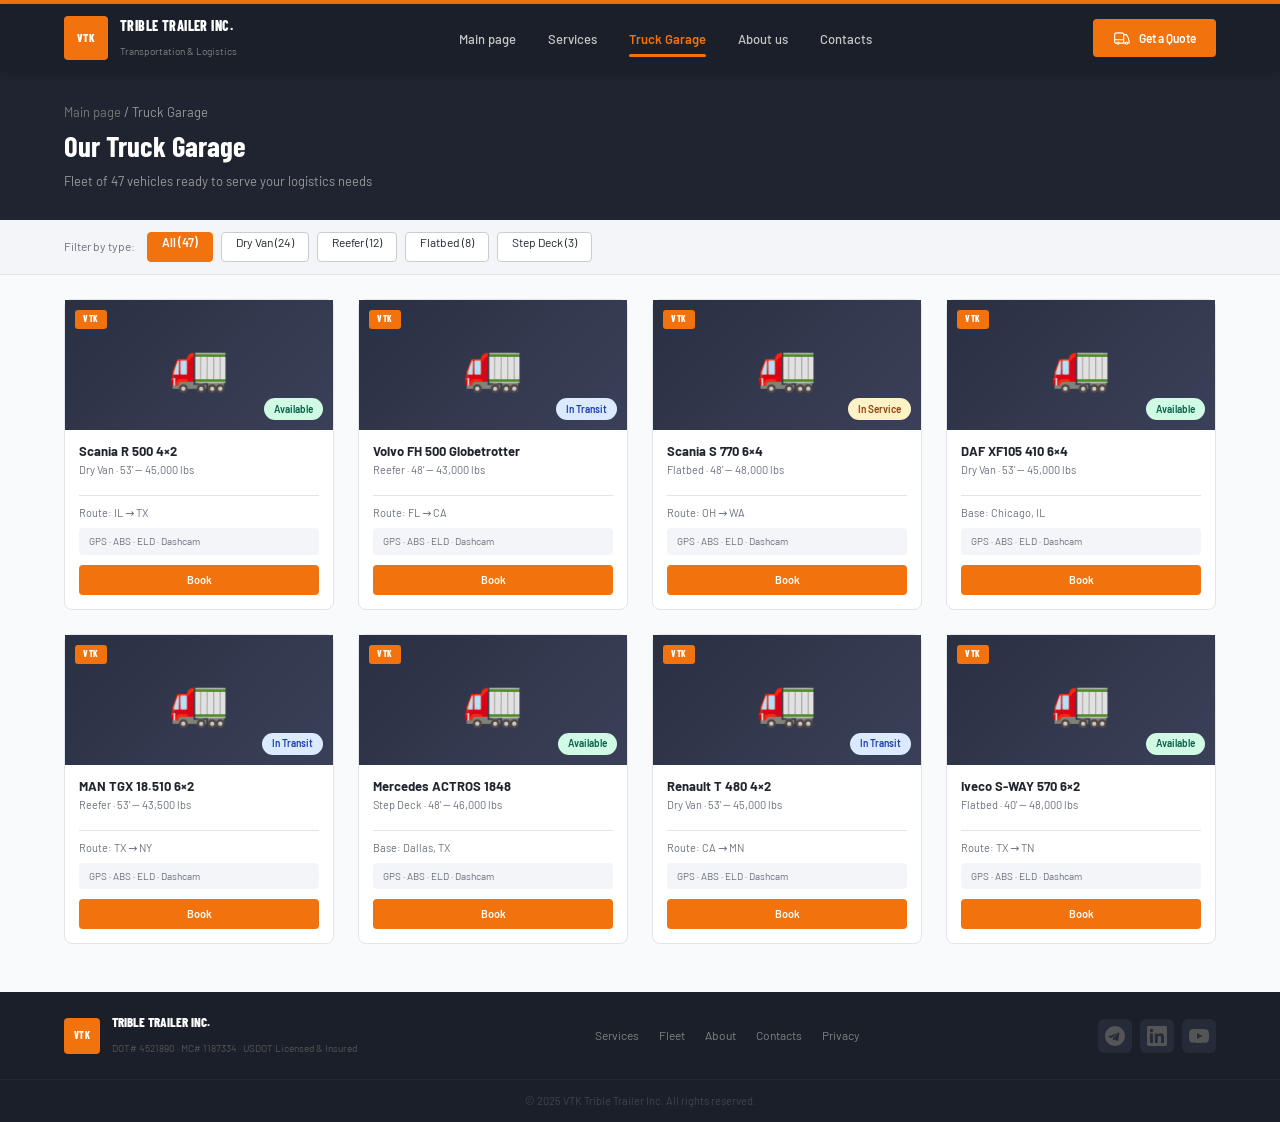
==== garage.html @ e52a6dec "Add files via upload" ====
<!DOCTYPE html>
<html lang="en">
<head>
  <meta charset="UTF-8">
  <meta name="viewport" content="width=device-width, initial-scale=1.0">
  <title>Truck Garage — VTK Trible Trailer Inc.</title>
  <link rel="preconnect" href="https://fonts.googleapis.com">
  <link rel="preconnect" href="https://fonts.gstatic.com" crossorigin>
  <link href="https://fonts.googleapis.com/css2?family=Barlow:wght@400;500;600;700;800&family=Barlow+Condensed:wght@600;700;800&display=swap" rel="stylesheet">
  <link rel="stylesheet" href="assets/css/style.css">
</head>
<body>

<div class="nav-strip"></div>

<header class="header">
  <div class="nav-logo">
    <div class="nav-logo-box">VTK</div>
    <div class="nav-logo-text">
      <strong>TRIBLE TRAILER INC.</strong>
      <span>Transportation &amp; Logistics</span>
    </div>
  </div>
  <nav class="main-nav">
    <ul>
      <li><a href="index.html">Main page</a></li>
      <li><a href="services.html">Services</a></li>
      <li><a href="garage.html" class="active">Truck Garage</a></li>
      <li><a href="about.html">About us</a></li>
      <li><a href="checkout.html">Contacts</a></li>
    </ul>
  </nav>
  <div class="user-actions">
    <a href="checkout.html" class="btn btn-cart">
      <svg xmlns="http://www.w3.org/2000/svg" fill="none" viewBox="0 0 24 24" stroke-width="1.5" stroke="currentColor" width="18" height="18">
        <path stroke-linecap="round" stroke-linejoin="round" d="M8.25 18.75a1.5 1.5 0 0 1-3 0m3 0a1.5 1.5 0 0 0-3 0m3 0h6m-9 0H3.375a1.125 1.125 0 0 1-1.125-1.125V14.25m17.25 4.5a1.5 1.5 0 0 1-3 0m3 0a1.5 1.5 0 0 0-3 0m3 0h1.125c.621 0 1.129-.504 1.09-1.124a17.902 17.902 0 0 0-3.213-9.193 2.056 2.056 0 0 0-1.58-.86H14.25M16.5 18.75h-2.25m0-11.177v-.958c0-.568-.422-1.048-.987-1.106a48.554 48.554 0 0 0-10.026 0 1.106 1.106 0 0 0-.987 1.106v7.635m12-6.677v6.677m0 4.5v-4.5m0 0h-12"/>
      </svg>
      Get a Quote
    </a>
  </div>
  <button class="menu-toggle" aria-label="Open menu">
    <svg xmlns="http://www.w3.org/2000/svg" fill="none" viewBox="0 0 24 24" stroke-width="2" stroke="currentColor" width="24" height="24">
      <path stroke-linecap="round" stroke-linejoin="round" d="M3.75 6.75h16.5M3.75 12h16.5m-16.5 5.25h16.5"/>
    </svg>
  </button>
</header>

<div class="page-header">
  <p class="breadcrumb"><a href="index.html">Main page</a> / Truck Garage</p>
  <h1>Our Truck Garage</h1>
  <p>Fleet of 47 vehicles ready to serve your logistics needs</p>
</div>

<main>
  <!-- Filter bar (CSS only, links to filtered anchors) -->
  <div class="filter-bar">
    <span class="filter-label">Filter by type:</span>
    <a href="#all"      class="filter-btn active">All (47)</a>
    <a href="#dryvan"   class="filter-btn">Dry Van (24)</a>
    <a href="#reefer"   class="filter-btn">Reefer (12)</a>
    <a href="#flatbed"  class="filter-btn">Flatbed (8)</a>
    <a href="#stepdeck" class="filter-btn">Step Deck (3)</a>
  </div>

  <!-- Lab 05: CSS Grid — repeat(auto-fill, minmax) -->
  <div class="trucks-grid" id="all">

    <article class="product-card truck-card">
      <div class="truck-img">
        <span class="vtk-tag">VTK</span>
        🚛
        <span class="status-badge status-free">Available</span>
      </div>
      <div class="truck-info">
        <h3 class="truck-name">Scania R 500 4×2</h3>
        <p class="truck-type">Dry Van · 53' — 45,000 lbs</p>
        <hr>
        <p class="truck-route">Route: IL → TX</p>
        <p class="truck-specs">GPS · ABS · ELD · Dashcam</p>
        <div class="truck-actions">
          <a href="checkout.html" class="btn-book">Book</a>
        </div>
      </div>
    </article>

    <article class="product-card truck-card">
      <div class="truck-img">
        <span class="vtk-tag">VTK</span>
        🚛
        <span class="status-badge status-transit">In Transit</span>
      </div>
      <div class="truck-info">
        <h3 class="truck-name">Volvo FH 500 Globetrotter</h3>
        <p class="truck-type">Reefer · 48' — 43,000 lbs</p>
        <hr>
        <p class="truck-route">Route: FL → CA</p>
        <p class="truck-specs">GPS · ABS · ELD · Dashcam</p>
        <div class="truck-actions">
          <a href="checkout.html" class="btn-book">Book</a>
        </div>
      </div>
    </article>

    <article class="product-card truck-card">
      <div class="truck-img">
        <span class="vtk-tag">VTK</span>
        🚛
        <span class="status-badge status-service">In Service</span>
      </div>
      <div class="truck-info">
        <h3 class="truck-name">Scania S 770 6×4</h3>
        <p class="truck-type">Flatbed · 48' — 48,000 lbs</p>
        <hr>
        <p class="truck-route">Route: OH → WA</p>
        <p class="truck-specs">GPS · ABS · ELD · Dashcam</p>
        <div class="truck-actions">
          <a href="checkout.html" class="btn-book">Book</a>
        </div>
      </div>
    </article>

    <article class="product-card truck-card">
      <div class="truck-img">
        <span class="vtk-tag">VTK</span>
        🚛
        <span class="status-badge status-free">Available</span>
      </div>
      <div class="truck-info">
        <h3 class="truck-name">DAF XF105 410 6×4</h3>
        <p class="truck-type">Dry Van · 53' — 45,000 lbs</p>
        <hr>
        <p class="truck-route">Base: Chicago, IL</p>
        <p class="truck-specs">GPS · ABS · ELD · Dashcam</p>
        <div class="truck-actions">
          <a href="checkout.html" class="btn-book">Book</a>
        </div>
      </div>
    </article>

    <article class="product-card truck-card">
      <div class="truck-img">
        <span class="vtk-tag">VTK</span>
        🚛
        <span class="status-badge status-transit">In Transit</span>
      </div>
      <div class="truck-info">
        <h3 class="truck-name">MAN TGX 18.510 6×2</h3>
        <p class="truck-type">Reefer · 53' — 43,500 lbs</p>
        <hr>
        <p class="truck-route">Route: TX → NY</p>
        <p class="truck-specs">GPS · ABS · ELD · Dashcam</p>
        <div class="truck-actions">
          <a href="checkout.html" class="btn-book">Book</a>
        </div>
      </div>
    </article>

    <article class="product-card truck-card">
      <div class="truck-img">
        <span class="vtk-tag">VTK</span>
        🚛
        <span class="status-badge status-free">Available</span>
      </div>
      <div class="truck-info">
        <h3 class="truck-name">Mercedes ACTROS 1848</h3>
        <p class="truck-type">Step Deck · 48' — 46,000 lbs</p>
        <hr>
        <p class="truck-route">Base: Dallas, TX</p>
        <p class="truck-specs">GPS · ABS · ELD · Dashcam</p>
        <div class="truck-actions">
          <a href="checkout.html" class="btn-book">Book</a>
        </div>
      </div>
    </article>

    <article class="product-card truck-card">
      <div class="truck-img">
        <span class="vtk-tag">VTK</span>
        🚛
        <span class="status-badge status-transit">In Transit</span>
      </div>
      <div class="truck-info">
        <h3 class="truck-name">Renault T 480 4×2</h3>
        <p class="truck-type">Dry Van · 53' — 45,000 lbs</p>
        <hr>
        <p class="truck-route">Route: CA → MN</p>
        <p class="truck-specs">GPS · ABS · ELD · Dashcam</p>
        <div class="truck-actions">
          <a href="checkout.html" class="btn-book">Book</a>
        </div>
      </div>
    </article>

    <article class="product-card truck-card">
      <div class="truck-img">
        <span class="vtk-tag">VTK</span>
        🚛
        <span class="status-badge status-free">Available</span>
      </div>
      <div class="truck-info">
        <h3 class="truck-name">Iveco S-WAY 570 6×2</h3>
        <p class="truck-type">Flatbed · 40' — 48,000 lbs</p>
        <hr>
        <p class="truck-route">Route: TX → TN</p>
        <p class="truck-specs">GPS · ABS · ELD · Dashcam</p>
        <div class="truck-actions">
          <a href="checkout.html" class="btn-book">Book</a>
        </div>
      </div>
    </article>

  </div>
</main>

<footer class="site-footer">
  <div class="footer-inner">
    <div class="footer-brand">
      <div class="nav-logo-box" style="width:36px;height:36px;font-size:10px;">VTK</div>
      <div>
        <strong>TRIBLE TRAILER INC.</strong>
        <span>DOT# 4521890 · MC# 1187334 · USDOT Licensed &amp; Insured</span>
      </div>
    </div>
    <nav class="footer-nav">
      <a href="services.html">Services</a>
      <a href="garage.html">Fleet</a>
      <a href="about.html">About</a>
      <a href="checkout.html">Contacts</a>
      <a href="#">Privacy</a>
    </nav>
    <ul class="social-links">
      <li><a href="#" aria-label="Telegram"><svg viewBox="0 0 24 24" width="20" height="20" fill="currentColor"><path d="M12 0C5.373 0 0 5.373 0 12s5.373 12 12 12 12-5.373 12-12S18.627 0 12 0zm5.562 8.248-1.97 9.289c-.145.658-.537.818-1.084.508l-3-2.21-1.447 1.394c-.16.16-.295.295-.605.295l.213-3.053 5.56-5.023c.242-.213-.054-.333-.373-.12L7.53 14.316l-2.962-.924c-.643-.204-.657-.643.136-.953l11.57-4.461c.537-.194 1.006.131.288.27z"/></svg></a></li>
      <li><a href="#" aria-label="LinkedIn"><svg viewBox="0 0 24 24" width="20" height="20" fill="currentColor"><path d="M20.447 20.452h-3.554v-5.569c0-1.328-.027-3.037-1.852-3.037-1.853 0-2.136 1.445-2.136 2.939v5.667H9.351V9h3.414v1.561h.046c.477-.9 1.637-1.85 3.37-1.85 3.601 0 4.267 2.37 4.267 5.455v6.286zM5.337 7.433a2.062 2.062 0 0 1-2.063-2.065 2.064 2.064 0 1 1 2.063 2.065zm1.782 13.019H3.555V9h3.564v11.452zM22.225 0H1.771C.792 0 0 .774 0 1.729v20.542C0 23.227.792 24 1.771 24h20.451C23.2 24 24 23.227 24 22.271V1.729C24 .774 23.2 0 22.222 0h.003z"/></svg></a></li>
      <li><a href="#" aria-label="YouTube"><svg viewBox="0 0 24 24" width="20" height="20" fill="currentColor"><path d="M23.495 6.205a3.007 3.007 0 0 0-2.088-2.088c-1.87-.501-9.396-.501-9.396-.501s-7.507-.01-9.396.501A3.007 3.007 0 0 0 .527 6.205a31.247 31.247 0 0 0-.522 5.805 31.247 31.247 0 0 0 .522 5.783 3.007 3.007 0 0 0 2.088 2.088c1.868.502 9.396.502 9.396.502s7.506 0 9.396-.502a3.007 3.007 0 0 0 2.088-2.088 31.247 31.247 0 0 0 .5-5.783 31.247 31.247 0 0 0-.5-5.805zM9.609 15.601V8.408l6.264 3.602z"/></svg></a></li>
    </ul>
  </div>
  <div class="footer-copy">© 2025 VTK Trible Trailer Inc. All rights reserved.</div>
</footer>

</body>
</html>
---- assets/css/style.css ----
/* ================================================================
   VTK Trible Trailer Inc. — style.css
   Lab 03: Reset, CSS Variables, Typography, Colors, :hover
   Lab 04: Flexbox — header, nav, product cards (flex-direction:column)
   Lab 05: CSS Grid — page-layout, trucks-grid, media queries
   Lab 06: Forms — fieldset/legend, input states, :valid/:invalid
   Lab 07: SVG icons (inline), hamburger (CSS-only), mobile @media
================================================================ */


/* ---------------------------------------------------------------
   LAB 03 — CSS Reset & box-sizing
--------------------------------------------------------------- */
*, *::before, *::after {
  box-sizing: border-box;   /* Lab 03: border-box на всіх елементах */
  margin: 0;
  padding: 0;
}

html { scroll-behavior: smooth; }

img {
  max-width: 100%;          /* Lab 04: зображення в картці */
  height: auto;
  object-fit: cover;
  display: block;
}


/* ---------------------------------------------------------------
   LAB 03 — CSS Variables (:root)
--------------------------------------------------------------- */
:root {
  --primary-color: #f2730d;      /* фірмовий помаранчевий */
  --primary-dark:  #c25a08;      /* hover стан */
  --dark-bg:       #1a1f29;      /* шапка / футер */
  --dark-bg2:      #1f2430;      /* page-header */
  --dark-bg3:      #212633;      /* hero */
  --text-dark:     #1f242e;      /* основний текст */
  --text-light:    #6b7280;      /* приглушений текст */
  --bg-color:      #f9fafb;      /* фон сторінки */
  --border:        #e2e4e9;      /* бордери */
  --white:         #ffffff;
  --font-main:     'Barlow', system-ui, sans-serif;
  --font-display:  'Barlow Condensed', 'Barlow', sans-serif;
  --nav-h:         68px;
}


/* ---------------------------------------------------------------
   LAB 03 — Глобальна типографіка
--------------------------------------------------------------- */
body {
  font-family: var(--font-main);   /* Lab 03: var() */
  font-size: 15px;
  line-height: 1.65;
  color: var(--text-dark);
  background-color: var(--bg-color);
  overflow-x: hidden;
}

h1, h2, h3, h4 {
  font-family: var(--font-display);
  font-weight: 700;
  line-height: 1.15;
  margin-bottom: 0.5rem;
}
h1 { font-size: 2.2rem; }
h2 { font-size: 1.65rem; }
h3 { font-size: 1.15rem; }
h4 { font-size: 0.95rem; text-transform: uppercase; letter-spacing: 0.06em; color: var(--text-light); }

p { margin-bottom: 0.75rem; }
p:last-child { margin-bottom: 0; }

/* Lab 03: посилання + :hover псевдоклас */
a {
  text-decoration: none;
  color: var(--primary-color);
  transition: color 0.2s;
}
a:hover { color: var(--primary-dark); }

button {
  cursor: pointer;
  border: none;
  outline: none;
  font-family: inherit;
}


/* ---------------------------------------------------------------
   LAB 03 — Кнопка (.btn) — клас + :hover стан
--------------------------------------------------------------- */
.btn {
  display: inline-flex;
  align-items: center;
  gap: 0.4rem;
  height: 42px;
  padding: 0 22px;
  border-radius: 5px;
  font-family: var(--font-main);
  font-size: 13px;
  font-weight: 600;
  cursor: pointer;
  border: 2px solid transparent;
  transition: background 0.2s, border-color 0.2s, color 0.2s, transform 0.15s;
  white-space: nowrap;
  line-height: 1;
}
.btn:hover { transform: translateY(-1px); }
.btn:active { transform: none; }

.btn-primary {
  background: var(--primary-color);
  color: var(--white);
  border-color: var(--primary-color);
}
.btn-primary:hover {
  background: var(--primary-dark);
  border-color: var(--primary-dark);
  color: var(--white);
}

.btn-outline {
  background: transparent;
  color: #c7c7c7;
  border-color: #555;
}
.btn-outline:hover { border-color: #aaa; color: var(--white); }

.btn-sm { height: 34px; padding: 0 16px; font-size: 12px; margin-top: auto; }

/* Lab 07: кнопка кошика з inline SVG */
.btn-cart {
  display: inline-flex;
  align-items: center;
  gap: 0.5rem;               /* Lab 04: gap між SVG та текстом */
  background: var(--primary-color);
  color: var(--white);
  padding: 0 18px;
  height: 38px;
  border-radius: 4px;
  font-size: 12px;
  font-weight: 600;
  transition: background 0.2s;
}
.btn-cart:hover { background: var(--primary-dark); color: var(--white); }

.btn-full {
  width: 100%;
  justify-content: center;
  height: 48px;
  font-size: 14px;
}


/* ---------------------------------------------------------------
   Смуга над навігацією
--------------------------------------------------------------- */
.nav-strip { height: 4px; background: var(--primary-color); }


/* ---------------------------------------------------------------
   LAB 04 — HEADER (Flexbox)
   justify-content: space-between | align-items: center
--------------------------------------------------------------- */
.header {
  display: flex;                        /* Lab 04 */
  justify-content: space-between;       /* Lab 04: лого ліворуч, кошик праворуч */
  align-items: center;                  /* Lab 04: вирівнювання по вертикалі */
  padding: 0 5%;
  height: var(--nav-h);
  background-color: var(--dark-bg);
  box-shadow: 0 2px 8px rgba(0,0,0,0.18);
  position: sticky;
  top: 0;
  z-index: 200;
}

/* Логотип */
.nav-logo {
  display: flex;
  align-items: center;
  gap: 12px;
  flex-shrink: 0;
}
.nav-logo-box {
  width: 44px; height: 44px;
  background: var(--primary-color);
  border-radius: 4px;
  display: flex; align-items: center; justify-content: center;
  font-weight: 800; font-size: 11px;
  color: var(--white);
  font-family: var(--font-display);
  letter-spacing: 0.05em;
  flex-shrink: 0;
}
.nav-logo-text strong {
  display: block; font-size: 14px; font-weight: 800;
  color: var(--white); font-family: var(--font-display); letter-spacing: 0.03em;
}
.nav-logo-text span { font-size: 10px; color: #808080; }

/* Lab 04: навігаційне меню — ul з flex + gap, прибираємо маркери */
.main-nav ul {
  display: flex;              /* Lab 04 */
  align-items: center;
  gap: 2rem;                  /* Lab 04: відступ між пунктами */
  list-style: none;           /* Lab 04: прибрати маркери */
}
.main-nav ul a {
  font-size: 13px; color: #c7c7c7; font-weight: 500;
  position: relative; padding-bottom: 4px;
  transition: color 0.2s;
}
.main-nav ul a:hover { color: var(--white); }
.main-nav ul a.active { color: var(--primary-color); font-weight: 600; }
.main-nav ul a.active::after {
  content: '';
  position: absolute; bottom: -6px; left: 0;
  width: 100%; height: 3px;
  background: var(--primary-color); border-radius: 2px;
}

/* Блок дій користувача (правий край) */
.user-actions { display: flex; align-items: center; gap: 1rem; }

/* ---------------------------------------------------------------
   LAB 07 — Hamburger button (прихований на десктопі)
--------------------------------------------------------------- */
.menu-toggle {
  display: none;             /* Lab 07: прихований за замовчуванням */
  background: none;
  border: none;
  cursor: pointer;
  color: var(--white);
  padding: 4px;
  flex-shrink: 0;
}


/* ---------------------------------------------------------------
   Загальні секції
--------------------------------------------------------------- */
.section { padding: 56px 5%; }
.section-header { margin-bottom: 2.5rem; }
.section-title { font-size: 1.55rem; color: var(--text-dark); }
.section-sub   { font-size: 13px; color: var(--text-light); margin-top: 4px; }

.page-header {
  background: var(--dark-bg2);
  padding: 24px 5% 28px;
}
.page-header h1 { font-size: 1.8rem; color: var(--white); }
.page-header p  { font-size: 13px; color: #999; margin-top: 6px; }
.breadcrumb { font-size: 11px; color: #555; margin-bottom: 6px; }
.breadcrumb a { color: #777; }
.breadcrumb a:hover { color: var(--primary-color); }


/* ---------------------------------------------------------------
   HERO
--------------------------------------------------------------- */
.hero {
  background: var(--dark-bg3);
  padding: 64px 5%;
  display: grid;
  grid-template-columns: 1fr 360px;
  align-items: center;
  gap: 48px;
  min-height: 360px;
  overflow: hidden;
}
.hero-eyebrow {
  font-size: 11px; font-weight: 600; letter-spacing: 0.12em;
  color: var(--primary-color); text-transform: uppercase; margin-bottom: 0.75rem;
}
.hero-text h1 {
  font-family: var(--font-display);
  font-size: clamp(1.8rem, 4vw, 2.9rem);
  font-weight: 800; color: var(--white);
  line-height: 1.05; letter-spacing: -0.01em;
}
.hero-text h1 span { color: var(--primary-color); display: block; }
.hero-sub      { font-size: 14px; color: #b8b8b8; margin: 1.25rem 0 0.4rem; }
.hero-services { font-size: 11px; color: #6a6a6a; letter-spacing: 0.05em; margin-bottom: 2rem; }
.hero-actions  { display: flex; gap: 12px; flex-wrap: wrap; }

.hero-visual  { display: flex; align-items: center; justify-content: flex-end; }
.hero-image-placeholder {
  width: 100%; height: 250px;
  background: #2a3042; border-radius: 6px;
  display: flex; flex-direction: column;
  align-items: center; justify-content: center; gap: 12px;
}
.truck-icon { font-size: 72px; }
.hero-img-label { font-size: 10px; color: #444; letter-spacing: 0.12em; }

/* Stats */
.stats-bar {
  background: #f0f1f4;
  padding: 20px 5%;
  display: grid;
  grid-template-columns: repeat(4, 1fr);
  border-bottom: 1px solid var(--border);
}
.stat {
  padding: 10px 0 10px 32px;
  border-right: 1px solid var(--border);
}
.stat:first-child { padding-left: 0; }
.stat:last-child  { border-right: none; }
.stat-num   { font-size: 28px; font-weight: 800; color: var(--primary-color); font-family: var(--font-display); line-height: 1; }
.stat-label { font-size: 12px; color: var(--text-light); margin-top: 4px; }


/* ---------------------------------------------------------------
   LAB 04 — Products Grid (flex-wrap)
--------------------------------------------------------------- */
.products-grid {
  display: flex;                /* Lab 04 */
  flex-wrap: wrap;              /* Lab 04: перенесення рядків */
  gap: 1.5rem;
  justify-content: center;      /* Lab 04: центрування якщо мало карток */
}

/* Lab 04 — Product Card (flex-direction: column) */
.product-card {
  display: flex;                /* Lab 04 */
  flex-direction: column;       /* Lab 04: елементи у стовпець */
  justify-content: space-between; /* Lab 04: кнопка завжди внизу */
  flex-basis: 300px;            /* Lab 04: базова ширина */
  border: 1px solid var(--border);
  border-radius: 8px;
  padding: 1.25rem;
  background: var(--white);
  transition: transform 0.3s, box-shadow 0.3s;  /* Lab 04: анімація */
}
.product-card:hover {
  transform: translateY(-5px);  /* Lab 04: ефект підняття */
  box-shadow: 0 4px 16px rgba(242,115,13,.12);
  border-color: var(--primary-color);
}

/* Service card всередині products-grid */
.service-card .service-icon { font-size: 2rem; margin-bottom: 0.75rem; }
.service-card .service-info h3 { font-size: 14px; font-weight: 700; margin-bottom: 0.4rem; color: var(--text-dark); font-family: var(--font-main); text-transform: none; letter-spacing: normal; }
.service-card .service-info p  { font-size: 12px; color: var(--text-light); line-height: 1.6; margin-bottom: 1rem; }


/* ---------------------------------------------------------------
   LAB 05 — Page Layout (CSS Grid: sidebar + content)
--------------------------------------------------------------- */
.page-layout {
  display: grid;                              /* Lab 05 */
  grid-template-columns: 250px 1fr;           /* Lab 05: 250px сайдбар + 1fr контент */
  gap: 2rem;
  padding: 2rem 5%;
  align-items: start;
}

/* Lab 05: Sidebar */
.sidebar {
  background: var(--white);
  border: 1px solid var(--border);
  border-radius: 8px;
  padding: 1.25rem;
  position: sticky;
  top: calc(var(--nav-h) + 16px);
}
.sidebar h3 {
  font-size: 11px; font-weight: 700; color: var(--text-light);
  text-transform: uppercase; letter-spacing: 0.1em; margin-bottom: 0.75rem;
  font-family: var(--font-main);
}
.sidebar ul { list-style: none; }
.sidebar ul li { margin-bottom: 2px; }

.sidebar-link {
  display: block;
  padding: 10px 14px;
  font-size: 13px; color: var(--text-dark);
  border-radius: 5px;
  border-left: 3px solid transparent;
  transition: background 0.15s, border-color 0.15s, color 0.15s;
}
.sidebar-link:hover { background: #f4f5f8; color: var(--text-dark); }
.sidebar-link.active {
  background: #f2f5ff;
  border-left-color: var(--primary-color);
  color: var(--primary-color);
  font-weight: 600;
}

/* Services detail cards — стек у колонку */
.products-content { display: flex; flex-direction: column; gap: 2rem; }

.service-detail-card {
  border: 1px solid var(--border);
  border-radius: 8px; overflow: hidden;
  background: var(--white);
}
.service-detail-img {
  width: 100%; height: 160px;
  background: linear-gradient(135deg, #2a3042, #3d4a60);
  display: flex; align-items: center; justify-content: center;
  font-size: 12px; color: #555; letter-spacing: 0.08em;
}
.service-detail-body { padding: 24px; }
.service-detail-body h2 { font-size: 1.35rem; margin-bottom: 4px; }
.svc-tagline { font-size: 13px; color: var(--text-light); margin-bottom: 1rem; }
.service-detail-body hr { border: none; border-top: 1px solid var(--border); margin: 1rem 0; }

.detail-cols {
  display: grid;
  grid-template-columns: 1fr 260px;
  gap: 24px;
}
.detail-desc p  { font-size: 13px; line-height: 1.7; }
.advantages-list { list-style: none; margin-top: 1rem; }
.advantages-list li {
  font-size: 12px; padding: 4px 0 4px 18px; position: relative;
}
.advantages-list li::before {
  content: ''; position: absolute; left: 0; top: 10px;
  width: 6px; height: 6px; background: var(--primary-color); border-radius: 50%;
}
.detail-sidebar-box { background: #f8f9fc; border-radius: 6px; padding: 18px; }
.detail-sidebar-box h4 { font-size: 13px; font-weight: 700; text-transform: none; letter-spacing: normal; font-family: var(--font-display); color: var(--text-dark); margin-bottom: 0.5rem; }
.detail-sidebar-box hr { border: none; border-top: 1px solid var(--border); margin: 0.75rem 0; }
.spec-row { display: flex; justify-content: space-between; gap: 8px; margin-bottom: 10px; }
.spec-label { font-size: 11px; color: var(--text-light); }
.spec-val   { font-size: 12px; font-weight: 600; text-align: right; }


/* ---------------------------------------------------------------
   LAB 05 — Trucks Grid (repeat auto-fill)
--------------------------------------------------------------- */
.trucks-grid {
  display: grid;                                          /* Lab 05 */
  grid-template-columns: repeat(auto-fill, minmax(260px, 1fr)); /* Lab 05 */
  gap: 1.5rem;
  padding: 1.5rem 5% 3rem;
}

/* Truck card = product-card без горизонтального padding */
.truck-card { padding: 0; }

.truck-img {
  width: 100%; height: 130px;
  background: linear-gradient(135deg, #2a3042, #3a4058);
  position: relative;
  display: flex; align-items: center; justify-content: center;
  font-size: 3rem;
}
.vtk-tag {
  position: absolute; top: 10px; left: 10px;
  background: var(--primary-color); color: var(--white);
  font-size: 9px; font-weight: 800; padding: 2px 8px; border-radius: 3px;
  font-family: var(--font-display); letter-spacing: 0.08em;
}
.status-badge {
  position: absolute; bottom: 10px; right: 10px;
  height: 22px; padding: 0 10px; border-radius: 11px;
  font-size: 10px; font-weight: 600; display: flex; align-items: center;
}
.status-free    { background: #d1fae5; color: #065f46; }
.status-transit { background: #dbeafe; color: #1e40af; }
.status-service { background: #fef3c7; color: #92400e; }

.truck-info { padding: 14px; display: flex; flex-direction: column; flex: 1; }
.truck-name { font-size: 13px; font-weight: 700; margin-bottom: 2px; font-family: var(--font-main); }
.truck-type { font-size: 11px; color: var(--text-light); margin-bottom: 8px; }
.truck-info hr { border: none; border-top: 1px solid var(--border); margin: 8px 0; }
.truck-route { font-size: 11px; color: var(--text-light); margin-bottom: 6px; }
.truck-specs { background: #f4f5f8; border-radius: 4px; padding: 5px 10px; font-size: 10px; color: var(--text-light); margin-bottom: 10px; }
.truck-actions { margin-top: auto; }
.btn-book {
  display: block; width: 100%; height: 30px;
  background: var(--primary-color); border: none;
  border-radius: 4px; font-size: 11px; font-weight: 600;
  color: var(--white); cursor: pointer;
  text-align: center; line-height: 30px;
  font-family: var(--font-main);
  transition: background 0.15s;
}
.btn-book:hover { background: var(--primary-dark); color: var(--white); }

/* Filter bar */
.filter-bar {
  background: #f4f5f8;
  padding: 12px 5%;
  display: flex; align-items: center; gap: 8px; flex-wrap: wrap;
  border-bottom: 1px solid var(--border);
}
.filter-label { font-size: 12px; color: var(--text-light); margin-right: 4px; }
.filter-btn {
  height: 30px; padding: 0 14px; border-radius: 4px;
  font-size: 12px; border: 1px solid #ccc;
  background: var(--white); color: var(--text-dark);
  font-family: var(--font-main);
  transition: border-color 0.15s, color 0.15s, background 0.15s;
}
.filter-btn:hover,
.filter-btn.active { border-color: var(--primary-color); color: var(--primary-color); }
.filter-btn.active { background: var(--primary-color); color: var(--white); font-weight: 600; }


/* ---------------------------------------------------------------
   About page
--------------------------------------------------------------- */
.about-grid {
  display: grid;
  grid-template-columns: 1fr 1fr;
  gap: 3rem;
}
.about-text p { font-size: 14px; line-height: 1.8; margin-bottom: 1rem; }
.values-list { list-style: none; display: flex; flex-direction: column; gap: 1rem; }
.values-list li { display: flex; gap: 14px; align-items: flex-start; }
.value-icon { font-size: 1.5rem; flex-shrink: 0; margin-top: 2px; }
.values-list strong { display: block; font-size: 14px; font-weight: 700; margin-bottom: 4px; font-family: var(--font-main); }
.values-list p { font-size: 12px; color: var(--text-light); margin: 0; }


/* ---------------------------------------------------------------
   LAB 06 — Contacts / Checkout layout
--------------------------------------------------------------- */
.contacts-layout {
  display: grid;
  grid-template-columns: 1fr 360px;
  gap: 2rem;
  padding: 2rem 5% 4rem;
  align-items: start;
}

/* Form box */
.form-box {
  background: var(--white);
  border: 1px solid var(--border);
  border-radius: 8px;
  padding: 2rem;
}
.form-box h2  { font-size: 1.4rem; margin-bottom: 4px; }
.form-sub     { font-size: 12px; color: var(--text-light); margin-bottom: 1rem; }
.form-box > hr { border: none; border-top: 1px solid var(--border); margin: 1rem 0; }

/* Lab 06: checkout-form */
.checkout-form { }

/* Lab 06: fieldset + legend */
fieldset {
  border: 1px solid var(--border);
  border-radius: 8px;
  padding: 1.25rem 1.5rem;
  margin-bottom: 1.5rem;
  background: var(--white);
}
legend {
  padding: 0 8px;
  font-size: 13px; font-weight: 700;
  color: var(--text-dark);
  text-transform: uppercase; letter-spacing: 0.06em;
}

/* Lab 06: form-group — flex column */
.form-group {
  display: flex;
  flex-direction: column;        /* Lab 06 */
  margin-bottom: 1rem;
}
.form-group:last-child { margin-bottom: 0; }

.form-group label {
  font-size: 11px; font-weight: 600;
  color: var(--text-dark);
  margin-bottom: 5px;
  text-transform: uppercase; letter-spacing: 0.04em;
}

/* Lab 06: input / select / textarea */
.form-group input,
.form-group select,
.form-group textarea {
  padding: 0 12px;
  height: 38px;
  border: 1.5px solid var(--border);
  border-radius: 5px;
  font-family: var(--font-main);
  font-size: 13px; color: var(--text-dark);
  background: var(--white);
  outline: none;
  transition: border-color 0.2s, box-shadow 0.2s;
}
.form-group textarea { height: auto; padding: 10px 12px; resize: vertical; }

.form-group input:focus,
.form-group select:focus,
.form-group textarea:focus {
  border-color: var(--primary-color);
  box-shadow: 0 0 0 3px rgba(242,115,13,.12);
}
.form-group input::placeholder,
.form-group textarea::placeholder { color: #bbb; }

/* Lab 06: псевдокласи :valid / :invalid */
.form-group input:invalid:not(:placeholder-shown):not(:focus) {
  border-color: #e53e3e;
}
.form-group input:valid:not(:placeholder-shown) {
  border-color: #38a169;
}

/* Lab 06: радіо-кнопки */
.form-radio-group { display: flex; flex-direction: column; gap: 10px; }
.form-radio { display: flex; align-items: center; gap: 10px; cursor: pointer; }
.form-radio input[type="radio"] { accent-color: var(--primary-color); width: 16px; height: 16px; cursor: pointer; }
.form-radio label { font-size: 13px; cursor: pointer; }

/* Lab 06: чекбокс */
.form-check { display: flex; align-items: flex-start; gap: 10px; margin-top: 1rem; font-size: 13px; }
.form-check input[type="checkbox"] { accent-color: var(--primary-color); width: 16px; height: 16px; flex-shrink: 0; margin-top: 3px; cursor: pointer; }
.form-check label { cursor: pointer; line-height: 1.5; }

/* Двоколонкова сітка полів */
.form-grid {
  display: grid;
  grid-template-columns: 1fr 1fr;
  gap: 1rem;
  margin-bottom: 1rem;
}

/* Contacts sidebar */
.contacts-sidebar { display: flex; flex-direction: column; gap: 1.25rem; }

.office-card { background: var(--dark-bg); border-radius: 8px; padding: 1.5rem; }
.office-label { font-size: 10px; font-weight: 700; color: var(--primary-color); margin-bottom: 6px; letter-spacing: 0.1em; }
.office-card h3 { font-size: 1rem; color: var(--white); margin-bottom: 10px; }
.office-addr { font-size: 12px; color: #707070; line-height: 1.8; font-style: normal; }
.office-hours { background: #1f2733; border-radius: 4px; padding: 10px 14px; margin-top: 12px; font-size: 11px; color: #666; line-height: 1.7; }
.office-hours strong { color: var(--primary-color); }

.channels-box h3 { font-size: 1rem; margin-bottom: 10px; }
.channel-row {
  background: var(--bg-color); border-radius: 4px;
  padding: 10px 14px; margin-bottom: 6px;
  display: flex; align-items: center; gap: 12px;
}
.channel-dot { width: 8px; height: 8px; border-radius: 50%; background: var(--primary-color); flex-shrink: 0; }
.channel-label { font-size: 11px; color: var(--text-light); }
.channel-val   { font-size: 12px; font-weight: 700; color: var(--primary-color); }

.social-box h3 { font-size: 1rem; margin-bottom: 10px; }

.map-box h3 { font-size: 1rem; margin-bottom: 10px; }
.map-placeholder {
  width: 100%; height: 90px; background: #d0d8e8; border-radius: 4px;
  display: flex; align-items: center; justify-content: center;
  font-size: 12px; color: var(--text-light);
}
.dot-row { font-size: 10px; color: var(--text-light); margin-top: 8px; line-height: 1.7; }


/* ---------------------------------------------------------------
   LAB 07 — Inline SVG: Social links
   Колір задається через fill: currentColor + color на <a>
--------------------------------------------------------------- */
.social-links {
  list-style: none;
  display: flex;
  gap: 8px;
}
.social-links a {
  display: flex; align-items: center; justify-content: center;
  width: 40px; height: 40px;
  border-radius: 6px;
  background: #f0f1f4;
  color: var(--text-light);            /* Lab 07: SVG колір через currentColor */
  transition: background 0.2s, color 0.2s;
}
.social-links a:hover {
  background: var(--primary-color);   /* Lab 07: :hover змінює fill SVG */
  color: var(--white);
}


/* ---------------------------------------------------------------
   FOOTER (Lab 07: SVG соцмережі)
--------------------------------------------------------------- */
.site-footer { background: var(--dark-bg); }

.footer-inner {
  display: flex;
  justify-content: space-between;
  align-items: center;
  flex-wrap: wrap;
  gap: 16px;
  padding: 20px 5%;
}
.footer-brand { display: flex; align-items: center; gap: 12px; }
.footer-brand strong { display: block; font-size: 13px; color: var(--white); font-family: var(--font-display); font-weight: 800; }
.footer-brand span   { font-size: 10px; color: #555; }

.footer-nav { display: flex; gap: 20px; flex-wrap: wrap; }
.footer-nav a { font-size: 12px; color: #808080; }
.footer-nav a:hover { color: var(--primary-color); }

.footer-inner .social-links a {
  width: 34px; height: 34px;
  background: #252b38; color: #555;
}
.footer-inner .social-links a:hover { background: var(--primary-color); color: var(--white); }

.footer-copy {
  text-align: center; font-size: 11px; color: #404550;
  padding: 12px 5%;
  border-top: 1px solid #242935;
}


/* ---------------------------------------------------------------
   LAB 05 + LAB 07 — Media Queries (адаптивний дизайн)
--------------------------------------------------------------- */

/* Планшет ≤ 1024px */
@media screen and (max-width: 1024px) {

  /* Lab 07: показати бургер, сховати десктопне меню */
  .main-nav   { display: none; }
  .menu-toggle { display: block; }      /* Lab 07 */

  .hero { grid-template-columns: 1fr; padding: 40px 5%; }
  .hero-visual { display: none; }
  .hero-text h1 { font-size: 2rem; }

  .stats-bar { grid-template-columns: repeat(2, 1fr); }
  .stat { padding-left: 16px; }
  .stat:nth-child(-n+2) { border-bottom: 1px solid var(--border); }
  .stat:nth-child(2) { border-right: none; }
  .stat:last-child   { border-right: none; }

  /* Lab 05: сайдбар у рядок */
  .page-layout { grid-template-columns: 1fr; }
  .sidebar { position: static; display: flex; flex-wrap: wrap; gap: 6px; }
  .sidebar h3 { width: 100%; margin-bottom: 0; }
  .sidebar ul { display: flex; flex-wrap: wrap; gap: 6px; }
  .sidebar-link { border-left: none; border-bottom: 3px solid transparent; padding: 8px 14px; }
  .sidebar-link.active { border-left: none; border-bottom-color: var(--primary-color); }

  .detail-cols { grid-template-columns: 1fr; }
  .about-grid  { grid-template-columns: 1fr; }
  .contacts-layout { grid-template-columns: 1fr; }
}

/* Мобільний ≤ 768px — Lab 05 основний брейкпоінт */
@media screen and (max-width: 768px) {

  /* Lab 07 */
  h2 { font-size: 1.4rem; }

  .header { padding: 0 16px; }

  .hero { padding: 32px 16px; }
  .hero-text h1 { font-size: 1.75rem; }
  .hero-actions .btn { height: 40px; padding: 0 18px; }

  .stats-bar { padding: 12px 16px; }
  .stat-num { font-size: 22px; }

  .section { padding: 36px 16px; }

  /* Lab 05: один стовпець на мобільному */
  .page-layout { grid-template-columns: 1fr; padding: 1rem 16px; }

  .trucks-grid { padding: 12px 16px 2rem; }
  .filter-bar  { padding: 10px 16px; }

  .form-grid { grid-template-columns: 1fr; }
  .form-box  { padding: 1.25rem; }
  .contacts-layout { padding: 1rem 16px 2rem; }

  .page-header { padding: 16px 16px 20px; }
  .page-header h1 { font-size: 1.4rem; }

  .footer-inner { flex-direction: column; align-items: flex-start; gap: 12px; padding: 16px; }
  .footer-copy  { padding: 12px 16px; }
}

/* Маленький мобільний ≤ 480px */
@media screen and (max-width: 480px) {
  .hero-text h1 { font-size: 1.5rem; }
  .stats-bar { grid-template-columns: 1fr 1fr; }
  .products-grid { flex-direction: column; }
  .product-card  { flex-basis: auto; }
  .nav-logo-text span { display: none; }
  .footer-nav { gap: 10px; }
}
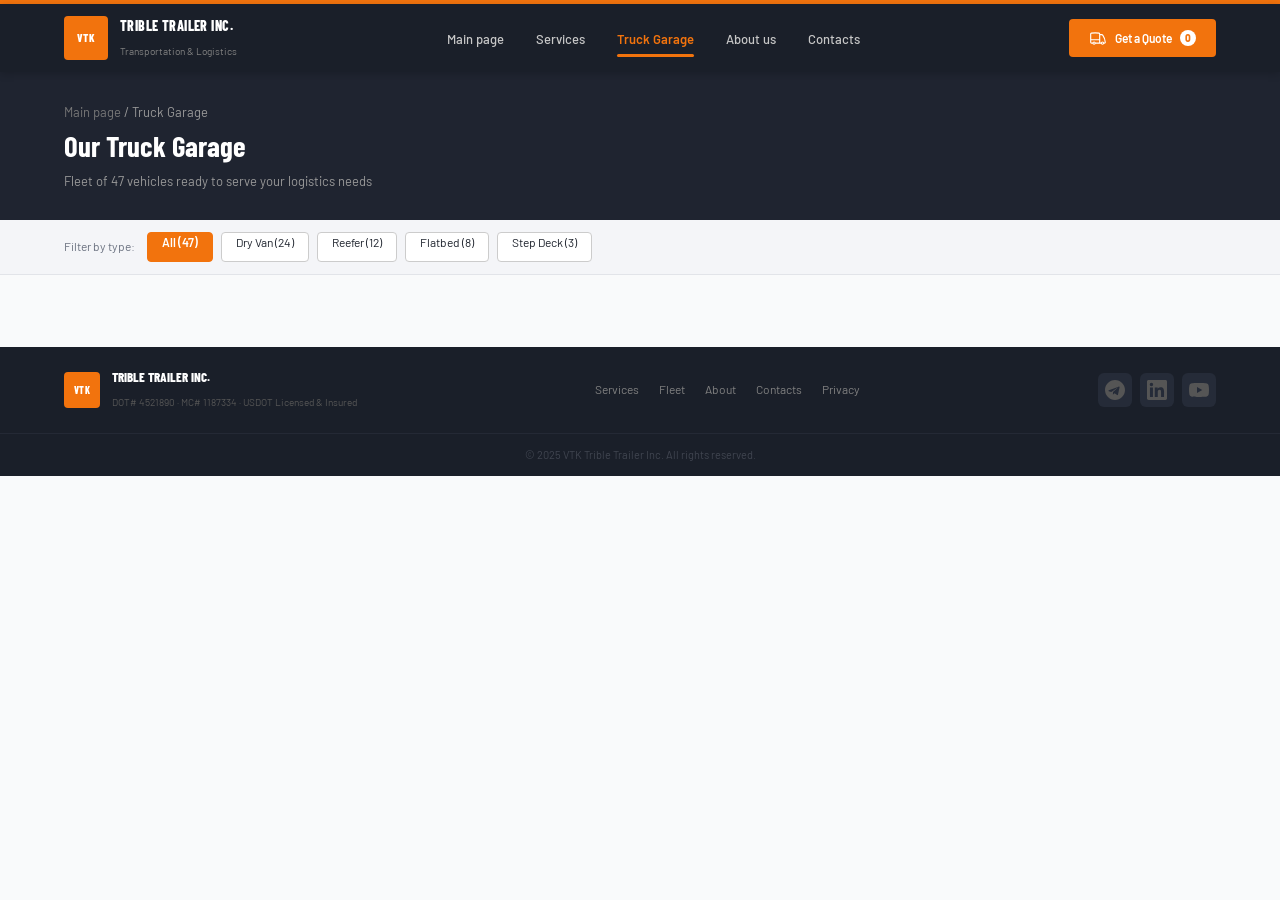
==== commit b38bb92f: "Refactor truck cards to render from trucks array Updated the truck cards section to render dynamical" ====
--- a/garage.html
+++ b/garage.html
@@ -36,6 +36,7 @@
         <path stroke-linecap="round" stroke-linejoin="round" d="M8.25 18.75a1.5 1.5 0 0 1-3 0m3 0a1.5 1.5 0 0 0-3 0m3 0h6m-9 0H3.375a1.125 1.125 0 0 1-1.125-1.125V14.25m17.25 4.5a1.5 1.5 0 0 1-3 0m3 0a1.5 1.5 0 0 0-3 0m3 0h1.125c.621 0 1.129-.504 1.09-1.124a17.902 17.902 0 0 0-3.213-9.193 2.056 2.056 0 0 0-1.58-.86H14.25M16.5 18.75h-2.25m0-11.177v-.958c0-.568-.422-1.048-.987-1.106a48.554 48.554 0 0 0-10.026 0 1.106 1.106 0 0 0-.987 1.106v7.635m12-6.677v6.677m0 4.5v-4.5m0 0h-12"/>
       </svg>
       Get a Quote
+      <span class="cart-counter">0</span>
     </a>
   </div>
   <button class="menu-toggle" aria-label="Open menu">
@@ -63,153 +64,8 @@
   </div>
 
   <!-- Lab 05: CSS Grid — repeat(auto-fill, minmax) -->
-  <div class="trucks-grid" id="all">
-
-    <article class="product-card truck-card">
-      <div class="truck-img">
-        <span class="vtk-tag">VTK</span>
-        🚛
-        <span class="status-badge status-free">Available</span>
-      </div>
-      <div class="truck-info">
-        <h3 class="truck-name">Scania R 500 4×2</h3>
-        <p class="truck-type">Dry Van · 53' — 45,000 lbs</p>
-        <hr>
-        <p class="truck-route">Route: IL → TX</p>
-        <p class="truck-specs">GPS · ABS · ELD · Dashcam</p>
-        <div class="truck-actions">
-          <a href="checkout.html" class="btn-book">Book</a>
-        </div>
-      </div>
-    </article>
-
-    <article class="product-card truck-card">
-      <div class="truck-img">
-        <span class="vtk-tag">VTK</span>
-        🚛
-        <span class="status-badge status-transit">In Transit</span>
-      </div>
-      <div class="truck-info">
-        <h3 class="truck-name">Volvo FH 500 Globetrotter</h3>
-        <p class="truck-type">Reefer · 48' — 43,000 lbs</p>
-        <hr>
-        <p class="truck-route">Route: FL → CA</p>
-        <p class="truck-specs">GPS · ABS · ELD · Dashcam</p>
-        <div class="truck-actions">
-          <a href="checkout.html" class="btn-book">Book</a>
-        </div>
-      </div>
-    </article>
-
-    <article class="product-card truck-card">
-      <div class="truck-img">
-        <span class="vtk-tag">VTK</span>
-        🚛
-        <span class="status-badge status-service">In Service</span>
-      </div>
-      <div class="truck-info">
-        <h3 class="truck-name">Scania S 770 6×4</h3>
-        <p class="truck-type">Flatbed · 48' — 48,000 lbs</p>
-        <hr>
-        <p class="truck-route">Route: OH → WA</p>
-        <p class="truck-specs">GPS · ABS · ELD · Dashcam</p>
-        <div class="truck-actions">
-          <a href="checkout.html" class="btn-book">Book</a>
-        </div>
-      </div>
-    </article>
-
-    <article class="product-card truck-card">
-      <div class="truck-img">
-        <span class="vtk-tag">VTK</span>
-        🚛
-        <span class="status-badge status-free">Available</span>
-      </div>
-      <div class="truck-info">
-        <h3 class="truck-name">DAF XF105 410 6×4</h3>
-        <p class="truck-type">Dry Van · 53' — 45,000 lbs</p>
-        <hr>
-        <p class="truck-route">Base: Chicago, IL</p>
-        <p class="truck-specs">GPS · ABS · ELD · Dashcam</p>
-        <div class="truck-actions">
-          <a href="checkout.html" class="btn-book">Book</a>
-        </div>
-      </div>
-    </article>
-
-    <article class="product-card truck-card">
-      <div class="truck-img">
-        <span class="vtk-tag">VTK</span>
-        🚛
-        <span class="status-badge status-transit">In Transit</span>
-      </div>
-      <div class="truck-info">
-        <h3 class="truck-name">MAN TGX 18.510 6×2</h3>
-        <p class="truck-type">Reefer · 53' — 43,500 lbs</p>
-        <hr>
-        <p class="truck-route">Route: TX → NY</p>
-        <p class="truck-specs">GPS · ABS · ELD · Dashcam</p>
-        <div class="truck-actions">
-          <a href="checkout.html" class="btn-book">Book</a>
-        </div>
-      </div>
-    </article>
-
-    <article class="product-card truck-card">
-      <div class="truck-img">
-        <span class="vtk-tag">VTK</span>
-        🚛
-        <span class="status-badge status-free">Available</span>
-      </div>
-      <div class="truck-info">
-        <h3 class="truck-name">Mercedes ACTROS 1848</h3>
-        <p class="truck-type">Step Deck · 48' — 46,000 lbs</p>
-        <hr>
-        <p class="truck-route">Base: Dallas, TX</p>
-        <p class="truck-specs">GPS · ABS · ELD · Dashcam</p>
-        <div class="truck-actions">
-          <a href="checkout.html" class="btn-book">Book</a>
-        </div>
-      </div>
-    </article>
-
-    <article class="product-card truck-card">
-      <div class="truck-img">
-        <span class="vtk-tag">VTK</span>
-        🚛
-        <span class="status-badge status-transit">In Transit</span>
-      </div>
-      <div class="truck-info">
-        <h3 class="truck-name">Renault T 480 4×2</h3>
-        <p class="truck-type">Dry Van · 53' — 45,000 lbs</p>
-        <hr>
-        <p class="truck-route">Route: CA → MN</p>
-        <p class="truck-specs">GPS · ABS · ELD · Dashcam</p>
-        <div class="truck-actions">
-          <a href="checkout.html" class="btn-book">Book</a>
-        </div>
-      </div>
-    </article>
-
-    <article class="product-card truck-card">
-      <div class="truck-img">
-        <span class="vtk-tag">VTK</span>
-        🚛
-        <span class="status-badge status-free">Available</span>
-      </div>
-      <div class="truck-info">
-        <h3 class="truck-name">Iveco S-WAY 570 6×2</h3>
-        <p class="truck-type">Flatbed · 40' — 48,000 lbs</p>
-        <hr>
-        <p class="truck-route">Route: TX → TN</p>
-        <p class="truck-specs">GPS · ABS · ELD · Dashcam</p>
-        <div class="truck-actions">
-          <a href="checkout.html" class="btn-book">Book</a>
-        </div>
-      </div>
-    </article>
-
-  </div>
+  <!-- Lab 09-10: cards are now rendered from the `trucks` array in assets/js/main.js -->
+  <div class="trucks-grid" id="all"></div>
 </main>
 
 <footer class="site-footer">
@@ -237,5 +93,7 @@
   <div class="footer-copy">© 2025 VTK Trible Trailer Inc. All rights reserved.</div>
 </footer>
 
+<!-- Lab 09-10: dynamic rendering of the fleet + booking cart logic -->
+<script src="assets/js/main.js" type="module"></script>
 </body>
 </html>
--- a/assets/css/style.css
+++ b/assets/css/style.css
@@ -1,18 +1,5 @@
-/* ================================================================
-   VTK Trible Trailer Inc. — style.css
-   Lab 03: Reset, CSS Variables, Typography, Colors, :hover
-   Lab 04: Flexbox — header, nav, product cards (flex-direction:column)
-   Lab 05: CSS Grid — page-layout, trucks-grid, media queries
-   Lab 06: Forms — fieldset/legend, input states, :valid/:invalid
-   Lab 07: SVG icons (inline), hamburger (CSS-only), mobile @media
-================================================================ */
-
-
-/* ---------------------------------------------------------------
-   LAB 03 — CSS Reset & box-sizing
---------------------------------------------------------------- */
 *, *::before, *::after {
-  box-sizing: border-box;   /* Lab 03: border-box на всіх елементах */
+  box-sizing: border-box;
   margin: 0;
   padding: 0;
 }
@@ -20,26 +7,22 @@
 html { scroll-behavior: smooth; }
 
 img {
-  max-width: 100%;          /* Lab 04: зображення в картці */
+  max-width: 100%;
   height: auto;
   object-fit: cover;
   display: block;
 }
 
-
-/* ---------------------------------------------------------------
-   LAB 03 — CSS Variables (:root)
---------------------------------------------------------------- */
 :root {
-  --primary-color: #f2730d;      /* фірмовий помаранчевий */
-  --primary-dark:  #c25a08;      /* hover стан */
-  --dark-bg:       #1a1f29;      /* шапка / футер */
-  --dark-bg2:      #1f2430;      /* page-header */
-  --dark-bg3:      #212633;      /* hero */
-  --text-dark:     #1f242e;      /* основний текст */
-  --text-light:    #6b7280;      /* приглушений текст */
-  --bg-color:      #f9fafb;      /* фон сторінки */
-  --border:        #e2e4e9;      /* бордери */
+  --primary-color: #f2730d;      
+  --primary-dark:  #c25a08;      
+  --dark-bg:       #1a1f29;
+  --dark-bg2:      #1f2430;
+  --dark-bg3:      #212633;
+  --text-dark:     #1f242e;
+  --text-light:    #6b7280;
+  --bg-color:      #f9fafb;
+  --border:        #e2e4e9;
   --white:         #ffffff;
   --font-main:     'Barlow', system-ui, sans-serif;
   --font-display:  'Barlow Condensed', 'Barlow', sans-serif;
@@ -47,11 +30,8 @@
 }
 
 
-/* ---------------------------------------------------------------
-   LAB 03 — Глобальна типографіка
---------------------------------------------------------------- */
 body {
-  font-family: var(--font-main);   /* Lab 03: var() */
+  font-family: var(--font-main);
   font-size: 15px;
   line-height: 1.65;
   color: var(--text-dark);
@@ -73,7 +53,6 @@
 p { margin-bottom: 0.75rem; }
 p:last-child { margin-bottom: 0; }
 
-/* Lab 03: посилання + :hover псевдоклас */
 a {
   text-decoration: none;
   color: var(--primary-color);
@@ -89,9 +68,6 @@
 }
 
 
-/* ---------------------------------------------------------------
-   LAB 03 — Кнопка (.btn) — клас + :hover стан
---------------------------------------------------------------- */
 .btn {
   display: inline-flex;
   align-items: center;
@@ -131,11 +107,11 @@
 
 .btn-sm { height: 34px; padding: 0 16px; font-size: 12px; margin-top: auto; }
 
-/* Lab 07: кнопка кошика з inline SVG */
+
 .btn-cart {
   display: inline-flex;
   align-items: center;
-  gap: 0.5rem;               /* Lab 04: gap між SVG та текстом */
+  gap: 0.5rem;
   background: var(--primary-color);
   color: var(--white);
   padding: 0 18px;
@@ -146,6 +122,13 @@
   transition: background 0.2s;
 }
 .btn-cart:hover { background: var(--primary-dark); color: var(--white); }
+.cart-counter {
+  background: var(--white); color: var(--primary-color);
+  font-size: 10px; font-weight: 800;
+  min-width: 16px; height: 16px; border-radius: 8px;
+  display: inline-flex; align-items: center; justify-content: center;
+  padding: 0 4px;
+}
 
 .btn-full {
   width: 100%;
@@ -155,20 +138,14 @@
 }
 
 
-/* ---------------------------------------------------------------
-   Смуга над навігацією
---------------------------------------------------------------- */
 .nav-strip { height: 4px; background: var(--primary-color); }
 
 
-/* ---------------------------------------------------------------
-   LAB 04 — HEADER (Flexbox)
-   justify-content: space-between | align-items: center
---------------------------------------------------------------- */
+
 .header {
-  display: flex;                        /* Lab 04 */
-  justify-content: space-between;       /* Lab 04: лого ліворуч, кошик праворуч */
-  align-items: center;                  /* Lab 04: вирівнювання по вертикалі */
+  display: flex;
+  justify-content: space-between;
+  align-items: center;
   padding: 0 5%;
   height: var(--nav-h);
   background-color: var(--dark-bg);
@@ -178,7 +155,7 @@
   z-index: 200;
 }
 
-/* Логотип */
+
 .nav-logo {
   display: flex;
   align-items: center;
@@ -202,12 +179,12 @@
 }
 .nav-logo-text span { font-size: 10px; color: #808080; }
 
-/* Lab 04: навігаційне меню — ul з flex + gap, прибираємо маркери */
+
 .main-nav ul {
-  display: flex;              /* Lab 04 */
+  display: flex;
   align-items: center;
-  gap: 2rem;                  /* Lab 04: відступ між пунктами */
-  list-style: none;           /* Lab 04: прибрати маркери */
+  gap: 2rem;
+  list-style: none;
 }
 .main-nav ul a {
   font-size: 13px; color: #c7c7c7; font-weight: 500;
@@ -223,14 +200,12 @@
   background: var(--primary-color); border-radius: 2px;
 }
 
-/* Блок дій користувача (правий край) */
+
 .user-actions { display: flex; align-items: center; gap: 1rem; }
 
-/* ---------------------------------------------------------------
-   LAB 07 — Hamburger button (прихований на десктопі)
---------------------------------------------------------------- */
+
 .menu-toggle {
-  display: none;             /* Lab 07: прихований за замовчуванням */
+  display: none;
   background: none;
   border: none;
   cursor: pointer;
@@ -240,9 +215,6 @@
 }
 
 
-/* ---------------------------------------------------------------
-   Загальні секції
---------------------------------------------------------------- */
 .section { padding: 56px 5%; }
 .section-header { margin-bottom: 2.5rem; }
 .section-title { font-size: 1.55rem; color: var(--text-dark); }
@@ -259,9 +231,7 @@
 .breadcrumb a:hover { color: var(--primary-color); }
 
 
-/* ---------------------------------------------------------------
-   HERO
---------------------------------------------------------------- */
+
 .hero {
   background: var(--dark-bg3);
   padding: 64px 5%;
@@ -297,7 +267,6 @@
 .truck-icon { font-size: 72px; }
 .hero-img-label { font-size: 10px; color: #444; letter-spacing: 0.12em; }
 
-/* Stats */
 .stats-bar {
   background: #f0f1f4;
   padding: 20px 5%;
@@ -315,52 +284,47 @@
 .stat-label { font-size: 12px; color: var(--text-light); margin-top: 4px; }
 
 
-/* ---------------------------------------------------------------
-   LAB 04 — Products Grid (flex-wrap)
---------------------------------------------------------------- */
+*/
 .products-grid {
-  display: flex;                /* Lab 04 */
-  flex-wrap: wrap;              /* Lab 04: перенесення рядків */
+  display: flex;
+  flex-wrap: wrap;
   gap: 1.5rem;
-  justify-content: center;      /* Lab 04: центрування якщо мало карток */
-}
-
-/* Lab 04 — Product Card (flex-direction: column) */
+  justify-content: center;
+}
+
+
 .product-card {
-  display: flex;                /* Lab 04 */
-  flex-direction: column;       /* Lab 04: елементи у стовпець */
-  justify-content: space-between; /* Lab 04: кнопка завжди внизу */
-  flex-basis: 300px;            /* Lab 04: базова ширина */
+  display: flex;
+  flex-direction: column;
+  justify-content: space-between; 
+  flex-basis: 300px;
   border: 1px solid var(--border);
   border-radius: 8px;
   padding: 1.25rem;
   background: var(--white);
-  transition: transform 0.3s, box-shadow 0.3s;  /* Lab 04: анімація */
+  transition: transform 0.3s, box-shadow 0.3s;  
 }
 .product-card:hover {
-  transform: translateY(-5px);  /* Lab 04: ефект підняття */
+  transform: translateY(-5px);  
   box-shadow: 0 4px 16px rgba(242,115,13,.12);
   border-color: var(--primary-color);
 }
 
-/* Service card всередині products-grid */
+
 .service-card .service-icon { font-size: 2rem; margin-bottom: 0.75rem; }
 .service-card .service-info h3 { font-size: 14px; font-weight: 700; margin-bottom: 0.4rem; color: var(--text-dark); font-family: var(--font-main); text-transform: none; letter-spacing: normal; }
 .service-card .service-info p  { font-size: 12px; color: var(--text-light); line-height: 1.6; margin-bottom: 1rem; }
 
 
-/* ---------------------------------------------------------------
-   LAB 05 — Page Layout (CSS Grid: sidebar + content)
---------------------------------------------------------------- */
 .page-layout {
-  display: grid;                              /* Lab 05 */
-  grid-template-columns: 250px 1fr;           /* Lab 05: 250px сайдбар + 1fr контент */
+  display: grid;
+  grid-template-columns: 250px 1fr;
   gap: 2rem;
   padding: 2rem 5%;
   align-items: start;
 }
 
-/* Lab 05: Sidebar */
+
 .sidebar {
   background: var(--white);
   border: 1px solid var(--border);
@@ -393,7 +357,7 @@
   font-weight: 600;
 }
 
-/* Services detail cards — стек у колонку */
+
 .products-content { display: flex; flex-direction: column; gap: 2rem; }
 
 .service-detail-card {
@@ -434,17 +398,14 @@
 .spec-val   { font-size: 12px; font-weight: 600; text-align: right; }
 
 
-/* ---------------------------------------------------------------
-   LAB 05 — Trucks Grid (repeat auto-fill)
---------------------------------------------------------------- */
+
 .trucks-grid {
-  display: grid;                                          /* Lab 05 */
-  grid-template-columns: repeat(auto-fill, minmax(260px, 1fr)); /* Lab 05 */
+  display: grid;
+  grid-template-columns: repeat(auto-fill, minmax(260px, 1fr));
   gap: 1.5rem;
   padding: 1.5rem 5% 3rem;
 }
 
-/* Truck card = product-card без горизонтального padding */
 .truck-card { padding: 0; }
 
 .truck-img {
@@ -475,6 +436,7 @@
 .truck-info hr { border: none; border-top: 1px solid var(--border); margin: 8px 0; }
 .truck-route { font-size: 11px; color: var(--text-light); margin-bottom: 6px; }
 .truck-specs { background: #f4f5f8; border-radius: 4px; padding: 5px 10px; font-size: 10px; color: var(--text-light); margin-bottom: 10px; }
+.truck-rate { font-size: 12px; font-weight: 700; color: var(--primary-color); margin-bottom: 10px; }
 .truck-actions { margin-top: auto; }
 .btn-book {
   display: block; width: 100%; height: 30px;
@@ -486,8 +448,9 @@
   transition: background 0.15s;
 }
 .btn-book:hover { background: var(--primary-dark); color: var(--white); }
-
-/* Filter bar */
+.btn-book.in-cart { background: #059669; }
+
+
 .filter-bar {
   background: #f4f5f8;
   padding: 12px 5%;
@@ -507,9 +470,7 @@
 .filter-btn.active { background: var(--primary-color); color: var(--white); font-weight: 600; }
 
 
-/* ---------------------------------------------------------------
-   About page
---------------------------------------------------------------- */
+
 .about-grid {
   display: grid;
   grid-template-columns: 1fr 1fr;
@@ -523,9 +484,6 @@
 .values-list p { font-size: 12px; color: var(--text-light); margin: 0; }
 
 
-/* ---------------------------------------------------------------
-   LAB 06 — Contacts / Checkout layout
---------------------------------------------------------------- */
 .contacts-layout {
   display: grid;
   grid-template-columns: 1fr 360px;
@@ -534,7 +492,7 @@
   align-items: start;
 }
 
-/* Form box */
+
 .form-box {
   background: var(--white);
   border: 1px solid var(--border);
@@ -545,10 +503,10 @@
 .form-sub     { font-size: 12px; color: var(--text-light); margin-bottom: 1rem; }
 .form-box > hr { border: none; border-top: 1px solid var(--border); margin: 1rem 0; }
 
-/* Lab 06: checkout-form */
+
 .checkout-form { }
 
-/* Lab 06: fieldset + legend */
+
 fieldset {
   border: 1px solid var(--border);
   border-radius: 8px;
@@ -563,10 +521,10 @@
   text-transform: uppercase; letter-spacing: 0.06em;
 }
 
-/* Lab 06: form-group — flex column */
+
 .form-group {
   display: flex;
-  flex-direction: column;        /* Lab 06 */
+  flex-direction: column;
   margin-bottom: 1rem;
 }
 .form-group:last-child { margin-bottom: 0; }
@@ -578,7 +536,7 @@
   text-transform: uppercase; letter-spacing: 0.04em;
 }
 
-/* Lab 06: input / select / textarea */
+
 .form-group input,
 .form-group select,
 .form-group textarea {
@@ -603,7 +561,7 @@
 .form-group input::placeholder,
 .form-group textarea::placeholder { color: #bbb; }
 
-/* Lab 06: псевдокласи :valid / :invalid */
+
 .form-group input:invalid:not(:placeholder-shown):not(:focus) {
   border-color: #e53e3e;
 }
@@ -611,18 +569,18 @@
   border-color: #38a169;
 }
 
-/* Lab 06: радіо-кнопки */
+
 .form-radio-group { display: flex; flex-direction: column; gap: 10px; }
 .form-radio { display: flex; align-items: center; gap: 10px; cursor: pointer; }
 .form-radio input[type="radio"] { accent-color: var(--primary-color); width: 16px; height: 16px; cursor: pointer; }
 .form-radio label { font-size: 13px; cursor: pointer; }
 
-/* Lab 06: чекбокс */
+
 .form-check { display: flex; align-items: flex-start; gap: 10px; margin-top: 1rem; font-size: 13px; }
 .form-check input[type="checkbox"] { accent-color: var(--primary-color); width: 16px; height: 16px; flex-shrink: 0; margin-top: 3px; cursor: pointer; }
 .form-check label { cursor: pointer; line-height: 1.5; }
 
-/* Двоколонкова сітка полів */
+
 .form-grid {
   display: grid;
   grid-template-columns: 1fr 1fr;
@@ -630,7 +588,7 @@
   margin-bottom: 1rem;
 }
 
-/* Contacts sidebar */
+
 .contacts-sidebar { display: flex; flex-direction: column; gap: 1.25rem; }
 
 .office-card { background: var(--dark-bg); border-radius: 8px; padding: 1.5rem; }
@@ -661,10 +619,6 @@
 .dot-row { font-size: 10px; color: var(--text-light); margin-top: 8px; line-height: 1.7; }
 
 
-/* ---------------------------------------------------------------
-   LAB 07 — Inline SVG: Social links
-   Колір задається через fill: currentColor + color на <a>
---------------------------------------------------------------- */
 .social-links {
   list-style: none;
   display: flex;
@@ -675,18 +629,14 @@
   width: 40px; height: 40px;
   border-radius: 6px;
   background: #f0f1f4;
-  color: var(--text-light);            /* Lab 07: SVG колір через currentColor */
+  color: var(--text-light);
   transition: background 0.2s, color 0.2s;
 }
 .social-links a:hover {
-  background: var(--primary-color);   /* Lab 07: :hover змінює fill SVG */
+  background: var(--primary-color);
   color: var(--white);
 }
 
-
-/* ---------------------------------------------------------------
-   FOOTER (Lab 07: SVG соцмережі)
---------------------------------------------------------------- */
 .site-footer { background: var(--dark-bg); }
 
 .footer-inner {
@@ -718,16 +668,12 @@
 }
 
 
-/* ---------------------------------------------------------------
-   LAB 05 + LAB 07 — Media Queries (адаптивний дизайн)
---------------------------------------------------------------- */
-
-/* Планшет ≤ 1024px */
+
+
 @media screen and (max-width: 1024px) {
 
-  /* Lab 07: показати бургер, сховати десктопне меню */
   .main-nav   { display: none; }
-  .menu-toggle { display: block; }      /* Lab 07 */
+  .menu-toggle { display: block; }
 
   .hero { grid-template-columns: 1fr; padding: 40px 5%; }
   .hero-visual { display: none; }
@@ -739,7 +685,7 @@
   .stat:nth-child(2) { border-right: none; }
   .stat:last-child   { border-right: none; }
 
-  /* Lab 05: сайдбар у рядок */
+   
   .page-layout { grid-template-columns: 1fr; }
   .sidebar { position: static; display: flex; flex-wrap: wrap; gap: 6px; }
   .sidebar h3 { width: 100%; margin-bottom: 0; }
@@ -752,10 +698,10 @@
   .contacts-layout { grid-template-columns: 1fr; }
 }
 
-/* Мобільний ≤ 768px — Lab 05 основний брейкпоінт */
+
 @media screen and (max-width: 768px) {
 
-  /* Lab 07 */
+   
   h2 { font-size: 1.4rem; }
 
   .header { padding: 0 16px; }
@@ -769,7 +715,7 @@
 
   .section { padding: 36px 16px; }
 
-  /* Lab 05: один стовпець на мобільному */
+   
   .page-layout { grid-template-columns: 1fr; padding: 1rem 16px; }
 
   .trucks-grid { padding: 12px 16px 2rem; }
@@ -786,7 +732,7 @@
   .footer-copy  { padding: 12px 16px; }
 }
 
-/* Маленький мобільний ≤ 480px */
+
 @media screen and (max-width: 480px) {
   .hero-text h1 { font-size: 1.5rem; }
   .stats-bar { grid-template-columns: 1fr 1fr; }
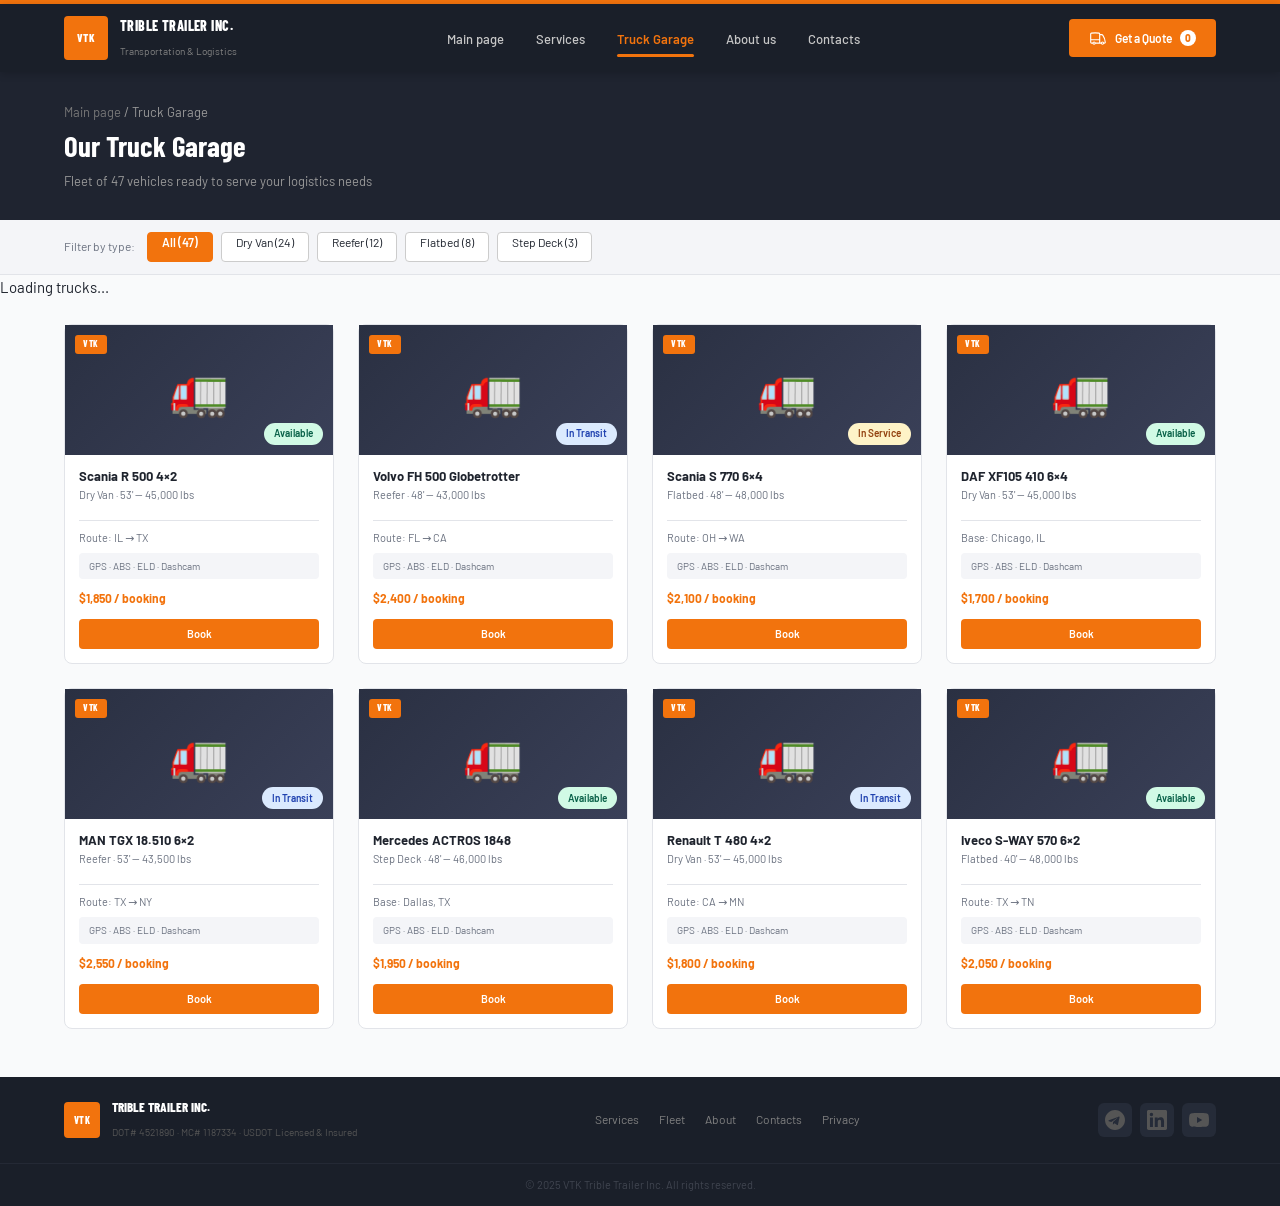
==== commit 5e599b5d: "Update garage.html" ====
--- a/garage.html
+++ b/garage.html
@@ -65,7 +65,11 @@
 
   <!-- Lab 05: CSS Grid — repeat(auto-fill, minmax) -->
   <!-- Lab 09-10: cards are now rendered from the `trucks` array in assets/js/main.js -->
-  <div class="trucks-grid" id="all"></div>
+  <div class="loader-container" id="loader">
+  <div class="spinner"></div>
+  <p>Loading trucks...</p>
+</div>
+<div class="trucks-grid" id="all"></div>
 </main>
 
 <footer class="site-footer">
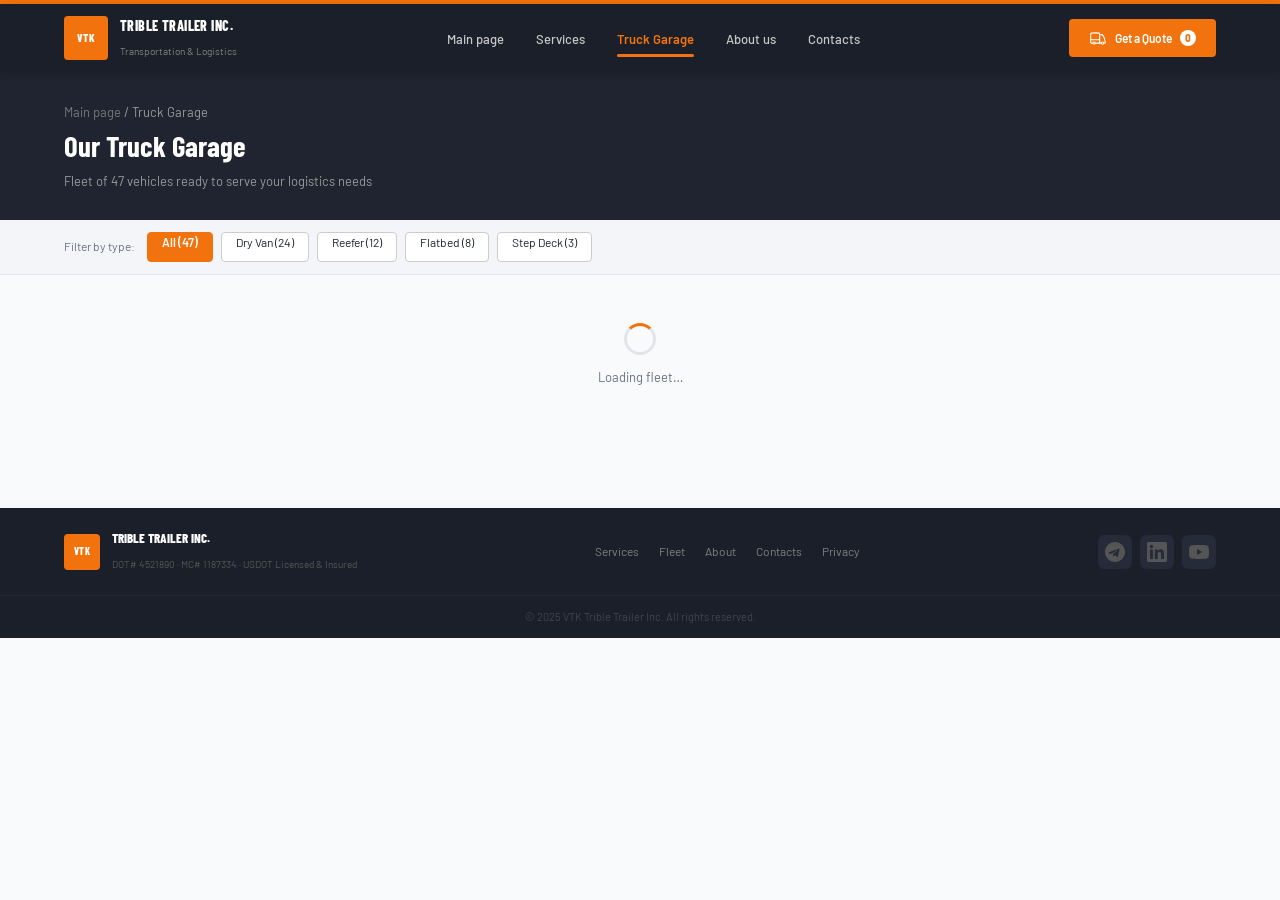
==== commit f7ce44ce: "Replace loader with hidden loader for fleet loading" ====
--- a/garage.html
+++ b/garage.html
@@ -65,10 +65,7 @@
 
   <!-- Lab 05: CSS Grid — repeat(auto-fill, minmax) -->
   <!-- Lab 09-10: cards are now rendered from the `trucks` array in assets/js/main.js -->
-  <div class="loader-container" id="loader">
-  <div class="spinner"></div>
-  <p>Loading trucks...</p>
-</div>
+  <div class="loader hidden" id="loader">Loading fleet…</div>
 <div class="trucks-grid" id="all"></div>
 </main>
 
--- a/assets/css/style.css
+++ b/assets/css/style.css
@@ -741,3 +741,106 @@
   .nav-logo-text span { display: none; }
   .footer-nav { gap: 10px; }
 }
+
+.hidden { display: none !important; }
+
+/* ===== Лаба 11/12: утиліта hidden + loader ===== */
+.hidden { display: none !important; }
+
+.loader {
+  text-align: center;
+  padding: 3rem 5%;
+  color: var(--text-light);
+  font-size: 13px;
+}
+.loader::before {
+  content: "";
+  display: block;
+  width: 32px; height: 32px;
+  margin: 0 auto 12px;
+  border: 3px solid var(--border);
+  border-top-color: var(--primary-color);
+  border-radius: 50%;
+  animation: spin 0.8s linear infinite;
+}
+@keyframes spin { to { transform: rotate(360deg); } }
+.error { padding: 1rem; color: #e53e3e; }
+
+/* ===== Лаба 12: модальне вікно кошика ===== */
+.modal-overlay {
+  position: fixed;
+  top: 0; left: 0; right: 0; bottom: 0;
+  background-color: rgba(0, 0, 0, 0.5);
+  display: flex;
+  justify-content: center;
+  align-items: center;
+  z-index: 1000;
+}
+.modal-window {
+  background: var(--white);
+  padding: 1.5rem;
+  border-radius: 8px;
+  width: 90%;
+  max-width: 500px;
+  max-height: 80vh;
+  overflow-y: auto;
+  box-shadow: 0 10px 25px rgba(0, 0, 0, 0.2);
+}
+.modal-header {
+  display: flex;
+  justify-content: space-between;
+  align-items: center;
+  padding-bottom: 0.75rem;
+  margin-bottom: 1rem;
+  border-bottom: 1px solid var(--border);
+}
+.modal-header h2 { margin-bottom: 0; }
+.close-btn {
+  background: transparent;
+  border: none;
+  font-size: 1.75rem;
+  line-height: 1;
+  color: var(--text-light);
+  cursor: pointer;
+}
+.close-btn:hover { color: var(--primary-color); }
+
+.cart-empty { color: var(--text-light); text-align: center; padding: 1.5rem 0; }
+
+.cart-item {
+  display: flex;
+  align-items: center;
+  gap: 12px;
+  padding: 10px 0;
+  border-bottom: 1px solid var(--border);
+}
+.cart-item-icon {
+  width: 44px; height: 44px; flex-shrink: 0;
+  background: linear-gradient(135deg, #2a3042, #3a4058);
+  border-radius: 6px;
+  display: flex; align-items: center; justify-content: center;
+  font-size: 1.4rem;
+}
+.cart-item-info { flex: 1; min-width: 0; }
+.cart-item-name { font-size: 13px; font-weight: 700; margin-bottom: 0; }
+.cart-item-meta { font-size: 11px; color: var(--text-light); margin-bottom: 0; }
+.cart-item-qty { display: flex; align-items: center; gap: 8px; font-size: 13px; font-weight: 600; }
+.qty-btn {
+  width: 26px; height: 26px;
+  border-radius: 4px;
+  background: #f0f1f4;
+  color: var(--text-dark);
+  font-size: 16px; line-height: 1;
+  transition: background 0.15s, color 0.15s;
+}
+.qty-btn:hover { background: var(--primary-color); color: var(--white); }
+
+.modal-footer {
+  display: flex;
+  justify-content: space-between;
+  align-items: center;
+  gap: 12px;
+  flex-wrap: wrap;
+  margin-top: 1.25rem;
+}
+.modal-footer h3 { margin-bottom: 0; }
